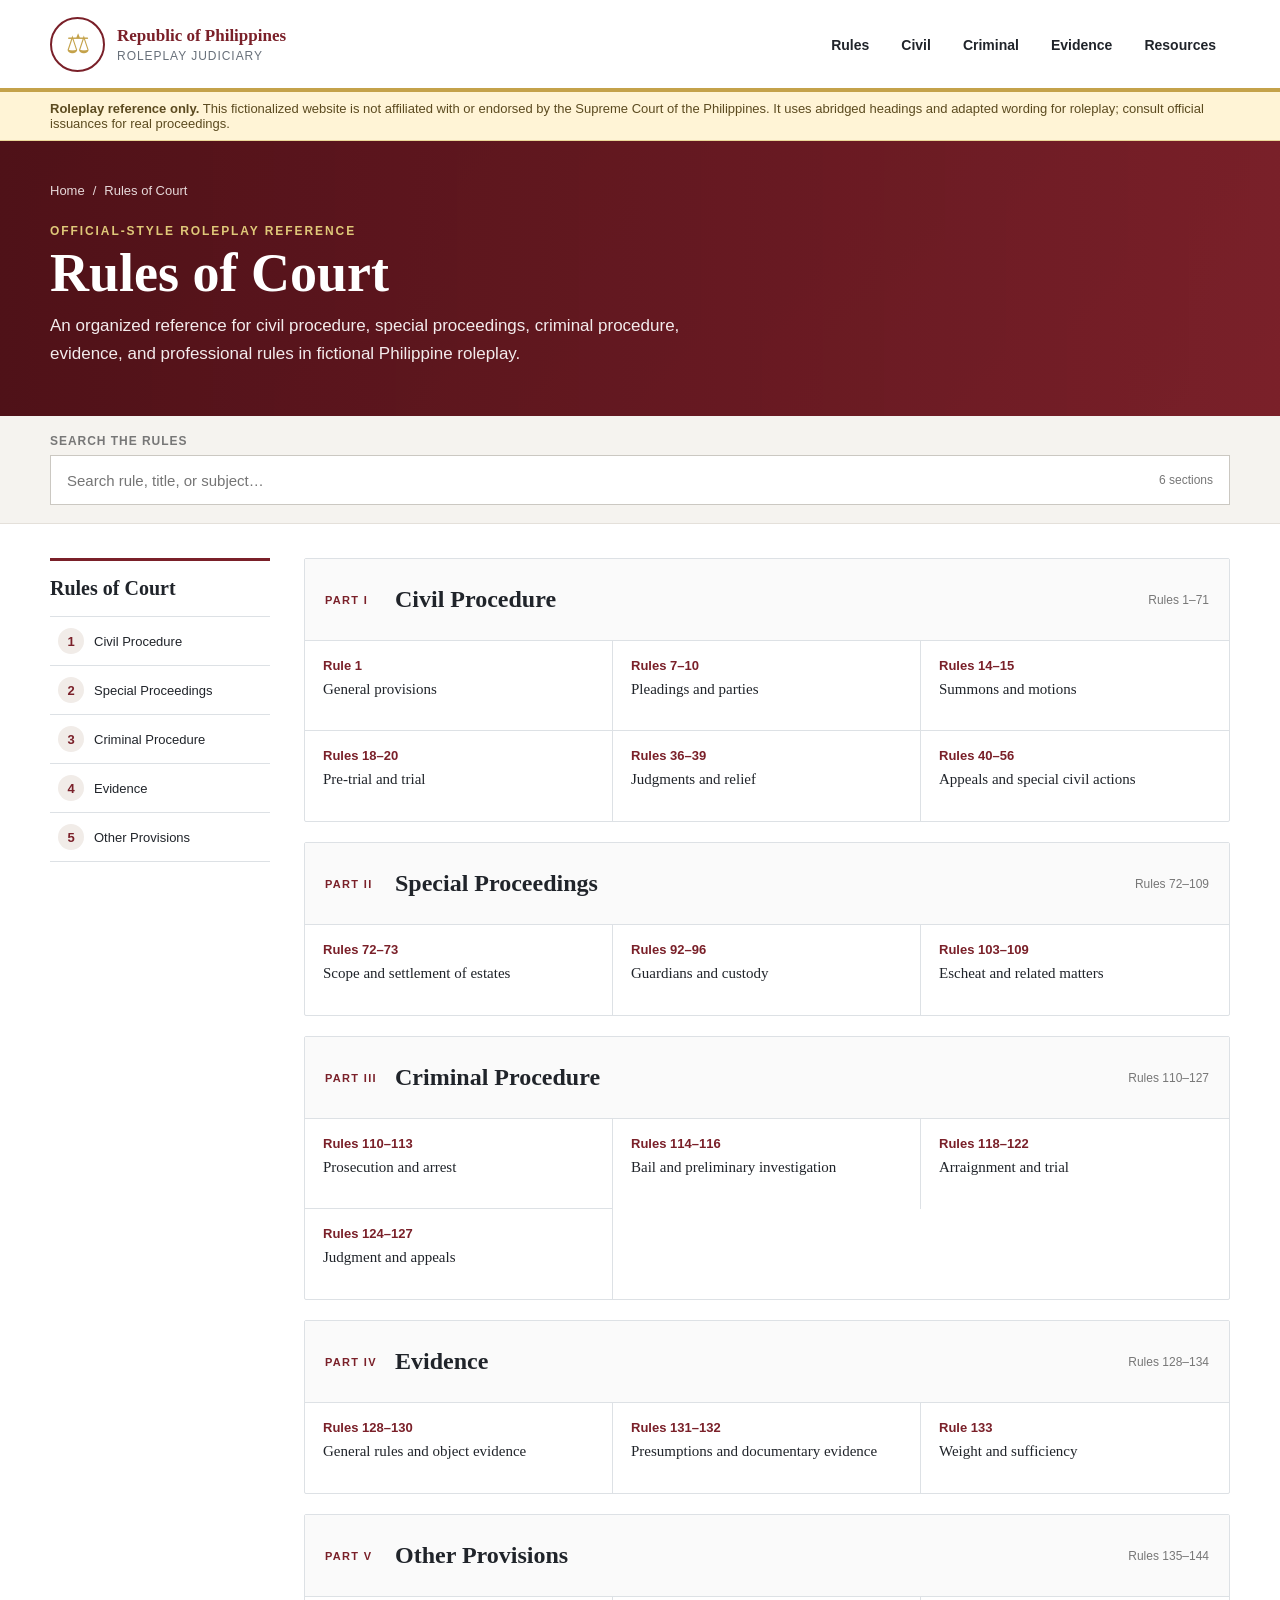
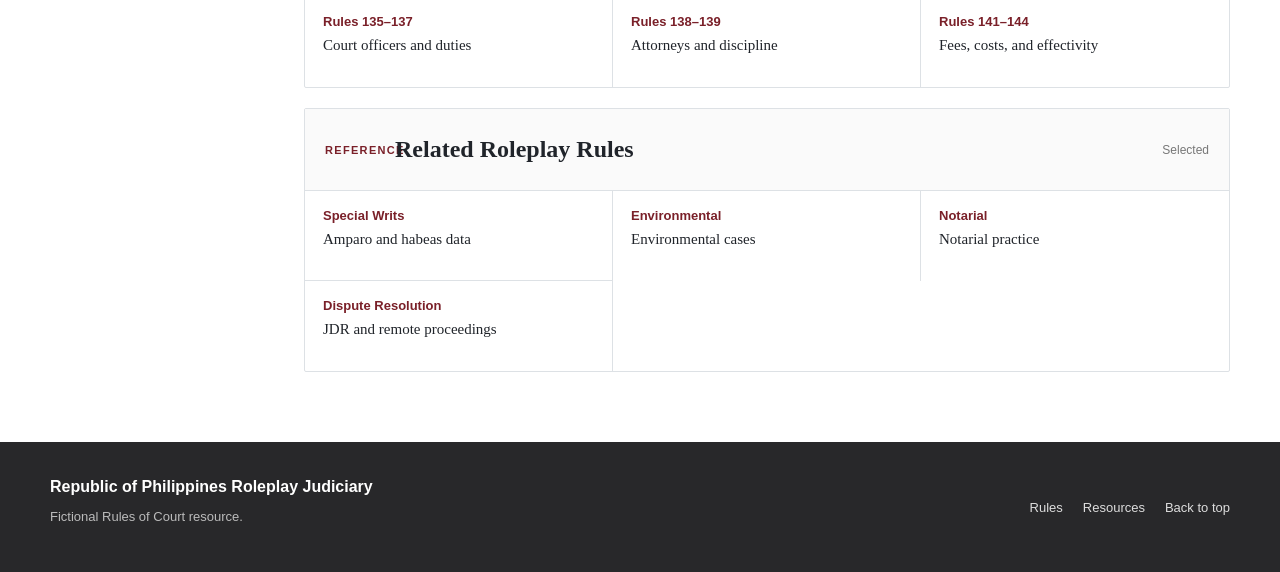
==== index.html @ d56413ab "Create a responsive Rules of Court roleplay website and documentation" ====
<!DOCTYPE html>
<html lang="en">
<head>
  <meta charset="UTF-8">
  <meta name="viewport" content="width=device-width, initial-scale=1.0">
  <meta name="description" content="A roleplay reference site for Philippine Rules of Court practice.">
  <title>Rules of Court | Republic of Philippines Roleplay</title>
  <link rel="stylesheet" href="styles.css">
</head>
<body>
  <header class="site-header">
    <div class="topbar container">
      <a class="brand" href="#top" aria-label="Republic of Philippines Roleplay home">
        <span class="seal" aria-hidden="true">⚖</span>
        <span>
          <strong>Republic of Philippines</strong>
          <small>Roleplay Judiciary</small>
        </span>
      </a>
      <button class="menu-toggle" type="button" aria-expanded="false" aria-controls="main-nav">Menu</button>
      <nav id="main-nav" class="main-nav" aria-label="Main navigation">
        <a href="#rules">Rules</a>
        <a href="#civil">Civil</a>
        <a href="#criminal">Criminal</a>
        <a href="#evidence">Evidence</a>
        <a href="#resources">Resources</a>
      </nav>
    </div>
  </header>

  <main id="top">
    <section class="notice" role="note">
      <div class="container">
        <strong>Roleplay reference only.</strong>
        This fictionalized website is not affiliated with or endorsed by the Supreme Court of the Philippines.
        It uses abridged headings and adapted wording for roleplay; consult official issuances for real proceedings.
      </div>
    </section>

    <section class="hero">
      <div class="container">
        <nav class="breadcrumb" aria-label="Breadcrumb">
          <a href="#top">Home</a><span>/</span><span>Rules of Court</span>
        </nav>
        <p class="eyebrow">Official-style roleplay reference</p>
        <h1>Rules of Court</h1>
        <p class="lede">An organized reference for civil procedure, special proceedings, criminal procedure, evidence, and professional rules in fictional Philippine roleplay.</p>
      </div>
    </section>

    <section class="search-section" id="rules">
      <div class="container">
        <label for="rule-search">Search the rules</label>
        <div class="search-box">
          <input id="rule-search" type="search" placeholder="Search rule, title, or subject…" autocomplete="off">
          <span id="search-count" aria-live="polite">0 rules</span>
        </div>
      </div>
    </section>

    <section class="content container">
      <aside class="sidebar" aria-label="Rules index">
        <h2>Rules of Court</h2>
        <a href="#civil"><span>1</span>Civil Procedure</a>
        <a href="#special"><span>2</span>Special Proceedings</a>
        <a href="#criminal"><span>3</span>Criminal Procedure</a>
        <a href="#evidence"><span>4</span>Evidence</a>
        <a href="#other"><span>5</span>Other Provisions</a>
      </aside>

      <div class="rule-panels">
        <article class="panel" id="civil" data-search="civil procedure rules pleading summons venue party joinder trial judgment appeal">
          <div class="panel-heading"><p>PART I</p><h2>Civil Procedure</h2><span>Rules 1–71</span></div>
          <div class="rule-grid">
            <a href="#rule-1"><strong>Rule 1</strong><span>General provisions</span></a>
            <a href="#rule-7"><strong>Rules 7–10</strong><span>Pleadings and parties</span></a>
            <a href="#rule-14"><strong>Rules 14–15</strong><span>Summons and motions</span></a>
            <a href="#rule-18"><strong>Rules 18–20</strong><span>Pre-trial and trial</span></a>
            <a href="#rule-36"><strong>Rules 36–39</strong><span>Judgments and relief</span></a>
            <a href="#rule-40"><strong>Rules 40–56</strong><span>Appeals and special civil actions</span></a>
          </div>
        </article>

        <article class="panel" id="special" data-search="special proceedings settlement estate guardianship adoption escheat">
          <div class="panel-heading"><p>PART II</p><h2>Special Proceedings</h2><span>Rules 72–109</span></div>
          <div class="rule-grid">
            <a href="#rule-72"><strong>Rules 72–73</strong><span>Scope and settlement of estates</span></a>
            <a href="#rule-92"><strong>Rules 92–96</strong><span>Guardians and custody</span></a>
            <a href="#rule-103"><strong>Rules 103–109</strong><span>Escheat and related matters</span></a>
          </div>
        </article>

        <article class="panel" id="criminal" data-search="criminal procedure prosecution information arrest bail trial judgment appeal">
          <div class="panel-heading"><p>PART III</p><h2>Criminal Procedure</h2><span>Rules 110–127</span></div>
          <div class="rule-grid">
            <a href="#rule-110"><strong>Rules 110–113</strong><span>Prosecution and arrest</span></a>
            <a href="#rule-114"><strong>Rules 114–116</strong><span>Bail and preliminary investigation</span></a>
            <a href="#rule-118"><strong>Rules 118–122</strong><span>Arraignment and trial</span></a>
            <a href="#rule-124"><strong>Rules 124–127</strong><span>Judgment and appeals</span></a>
          </div>
        </article>

        <article class="panel" id="evidence" data-search="evidence admissibility witnesses documentary object evidence examination">
          <div class="panel-heading"><p>PART IV</p><h2>Evidence</h2><span>Rules 128–134</span></div>
          <div class="rule-grid">
            <a href="#rule-128"><strong>Rules 128–130</strong><span>General rules and object evidence</span></a>
            <a href="#rule-131"><strong>Rules 131–132</strong><span>Presumptions and documentary evidence</span></a>
            <a href="#rule-133"><strong>Rule 133</strong><span>Weight and sufficiency</span></a>
          </div>
        </article>

        <article class="panel" id="other" data-search="attorneys admission bar discipline fees costs court officers">
          <div class="panel-heading"><p>PART V</p><h2>Other Provisions</h2><span>Rules 135–144</span></div>
          <div class="rule-grid">
            <a href="#rule-135"><strong>Rules 135–137</strong><span>Court officers and duties</span></a>
            <a href="#rule-138"><strong>Rules 138–139</strong><span>Attorneys and discipline</span></a>
            <a href="#rule-141"><strong>Rules 141–144</strong><span>Fees, costs, and effectivity</span></a>
          </div>
        </article>

        <article class="panel resources" id="resources" data-search="amparo habeas data environmental notarization judicial dispute resolution">
          <div class="panel-heading"><p>REFERENCE</p><h2>Related Roleplay Rules</h2><span>Selected</span></div>
          <div class="rule-grid">
            <a href="#amparo"><strong>Special Writs</strong><span>Amparo and habeas data</span></a>
            <a href="#environment"><strong>Environmental</strong><span>Environmental cases</span></a>
            <a href="#notarial"><strong>Notarial</strong><span>Notarial practice</span></a>
            <a href="#e-dispute"><strong>Dispute Resolution</strong><span>JDR and remote proceedings</span></a>
          </div>
        </article>
      </div>
    </section>
  </main>

  <footer>
    <div class="container footer-grid">
      <div><strong>Republic of Philippines Roleplay Judiciary</strong><p>Fictional Rules of Court resource.</p></div>
      <nav aria-label="Footer navigation"><a href="#rules">Rules</a><a href="#resources">Resources</a><a href="#top">Back to top</a></nav>
    </div>
  </footer>
  <script src="script.js"></script>
</body>
</html>
---- styles.css ----
:root{--maroon:#7a2029;--maroon-dark:#4f1118;--gold:#c4a24a;--ink:#20242a;--muted:#68707a;--line:#dde1e5;--paper:#f5f3ef}*{box-sizing:border-box}html{scroll-behavior:smooth}body{margin:0;color:var(--ink);font-family:Arial,Helvetica,sans-serif;background:#fff}a{color:inherit}.container{width:min(1180px,calc(100% - 40px));margin:auto}.site-header{height:92px;border-bottom:4px solid var(--gold);background:#fff}.topbar{height:88px;display:flex;align-items:center;justify-content:space-between}.brand{display:flex;align-items:center;gap:12px;text-decoration:none;color:var(--maroon)}.brand strong,.brand small{display:block}.brand strong{font-family:Georgia,'Times New Roman',serif;font-size:17px}.brand small{margin-top:3px;color:#68707a;font-size:12px;text-transform:uppercase;letter-spacing:.08em}.seal{width:55px;height:55px;border:2px solid var(--maroon);border-radius:50%;display:grid;place-items:center;color:var(--gold);font-size:27px}.main-nav{display:flex;gap:4px}.main-nav a{text-decoration:none;padding:34px 14px 29px;font-size:14px;font-weight:bold;border-bottom:3px solid transparent}.main-nav a:hover{color:var(--maroon);border-bottom-color:var(--maroon)}.menu-toggle{display:none}.notice{background:#fff4d6;border-bottom:1px solid #ead799;color:#5c4b20;font-size:13px}.notice .container{padding:9px 0}.hero{background:linear-gradient(90deg,rgba(79,17,24,.96),rgba(122,32,41,.88)),linear-gradient(135deg,#4f1118,#7a2029);color:#fff}.hero .container{padding:42px 0 48px}.breadcrumb{display:flex;gap:8px;font-size:13px;color:#e7d9da}.breadcrumb a{text-decoration:none}.eyebrow{text-transform:uppercase;letter-spacing:.16em;color:#dfc879;font-size:12px;font-weight:bold;margin:26px 0 8px}.hero h1{font-family:Georgia,'Times New Roman',serif;font-size:54px;line-height:1;margin:0 0 12px}.lede{max-width:700px;font-size:17px;line-height:1.65;margin:0;color:#f3ebec}.search-section{background:var(--paper);border-bottom:1px solid #e4e0da}.search-section .container{padding:18px 0}.search-section label{display:block;font-size:12px;text-transform:uppercase;font-weight:bold;color:#777;letter-spacing:.08em;margin-bottom:7px}.search-box{display:flex;align-items:center;background:#fff;border:1px solid #cbc8c2}.search-box input{flex:1;height:48px;border:0;padding:0 16px;font-size:15px;outline:none}.search-box input:focus{box-shadow:inset 0 0 0 2px var(--gold)}#search-count{padding:0 16px;color:#777;font-size:12px}.content{display:grid;grid-template-columns:220px 1fr;gap:34px;padding:34px 0 70px}.sidebar{border-top:3px solid var(--maroon)}.sidebar h2{font-family:Georgia,'Times New Roman',serif;font-size:20px;margin:0;padding:16px 0;border-bottom:1px solid var(--line)}.sidebar a{display:flex;align-items:center;gap:10px;padding:11px 8px;border-bottom:1px solid var(--line);text-decoration:none;font-size:13px}.sidebar a span{width:26px;height:26px;border-radius:50%;display:grid;place-items:center;background:#f1ece8;color:var(--maroon);font-weight:bold}.sidebar a:hover{background:#faf8f5;color:var(--maroon)}.rule-panels{display:grid;gap:20px}.panel{border:1px solid var(--line);border-radius:2px;background:#fff}.panel[hidden]{display:none}.panel-heading{min-height:82px;padding:18px 20px;background:#fafafa;border-bottom:1px solid var(--line);display:grid;grid-template-columns:70px 1fr auto;align-items:center}.panel-heading p{margin:0;color:var(--maroon);font-size:11px;font-weight:bold;letter-spacing:.12em}.panel-heading h2{font-family:Georgia,'Times New Roman',serif;font-size:24px;margin:0}.panel-heading>span{font-size:12px;color:#777}.rule-grid{display:grid;grid-template-columns:repeat(3,1fr)}.rule-grid a{min-height:90px;padding:17px 18px;border-right:1px solid var(--line);border-bottom:1px solid var(--line);text-decoration:none}.rule-grid a strong{display:block;color:var(--maroon);font-size:13px;margin-bottom:7px}.rule-grid a span{font-family:Georgia,'Times New Roman',serif;font-size:15px}.rule-grid a:hover{background:#f8f5f1}.rule-grid a:nth-last-child(-n+3){border-bottom:0}.rule-grid a:nth-child(3n){border-right:0}footer{background:#28282a;color:#fff}.footer-grid{min-height:130px;display:flex;justify-content:space-between;align-items:center}.footer-grid p{color:#bbb;font-size:13px}.footer-grid nav{display:flex;gap:20px}.footer-grid a{color:#ddd;font-size:13px;text-decoration:none}@media(max-width:800px){.site-header{height:auto}.topbar{min-height:88px}.menu-toggle{display:block;border:1px solid var(--line);background:#fff;padding:10px}.main-nav{display:none;position:absolute;z-index:10;top:88px;left:0;right:0;background:#fff;padding:8px 20px;border-bottom:1px solid var(--line)}.main-nav.open{display:grid}.main-nav a{padding:12px}.hero h1{font-size:42px}.content{grid-template-columns:1fr}.sidebar{display:none}.panel-heading{grid-template-columns:60px 1fr}.panel-heading>span{display:none}.rule-grid{grid-template-columns:repeat(2,1fr)}.rule-grid a:nth-child(3n){border-right:1px solid var(--line)}.rule-grid a:nth-child(2n){border-right:0}.rule-grid a:nth-last-child(-n+3){border-bottom:1px solid var(--line)}}@media(max-width:520px){.container{width:min(100% - 28px,1180px)}.brand strong{font-size:14px}.seal{width:48px;height:48px}.hero .container{padding:32px 0}.hero h1{font-size:36px}.rule-grid{grid-template-columns:1fr}.rule-grid a,.rule-grid a:nth-child(3n),.rule-grid a:nth-child(2n){border-right:0}.rule-grid a:nth-last-child(-n+3){border-bottom:1px solid var(--line)}.footer-grid{align-items:flex-start;flex-direction:column;padding:28px 0}.footer-grid nav{flex-wrap:wrap}}
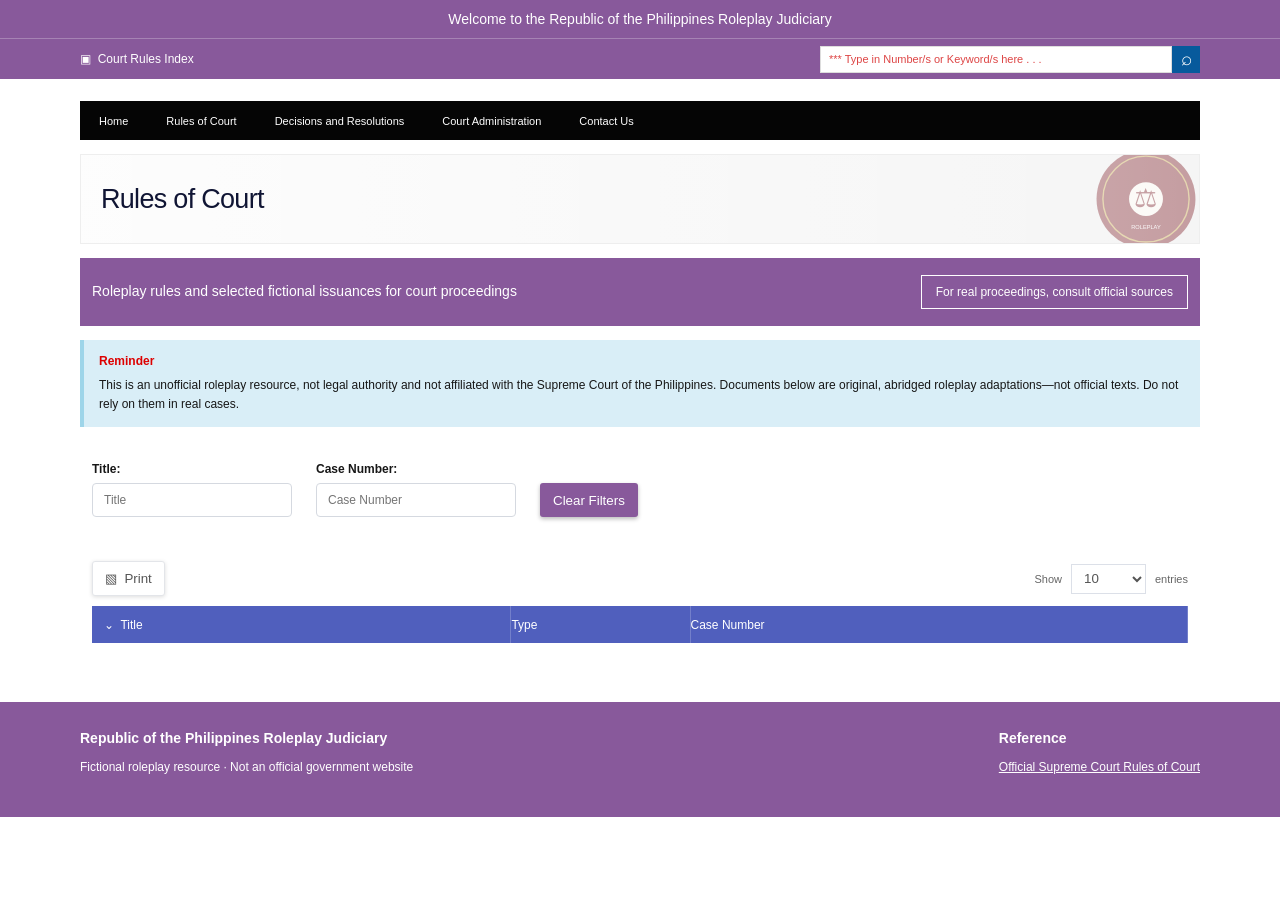
==== commit 3794f4cc: "Recreate Rules of Court index from supplied design and add scrollable downloadable roleplay PDFs" ====
--- a/index.html
+++ b/index.html
@@ -2,141 +2,38 @@
 <html lang="en">
 <head>
   <meta charset="UTF-8">
-  <meta name="viewport" content="width=device-width, initial-scale=1.0">
-  <meta name="description" content="A roleplay reference site for Philippine Rules of Court practice.">
-  <title>Rules of Court | Republic of Philippines Roleplay</title>
+  <meta name="viewport" content="width=device-width, initial-scale=1">
+  <meta name="description" content="Fictional, roleplay-only court procedure references inspired by the layout of Philippine Supreme Court publications.">
+  <title>Rules of Court — RP Judiciary</title>
   <link rel="stylesheet" href="styles.css">
 </head>
 <body>
-  <header class="site-header">
-    <div class="topbar container">
-      <a class="brand" href="#top" aria-label="Republic of Philippines Roleplay home">
-        <span class="seal" aria-hidden="true">⚖</span>
-        <span>
-          <strong>Republic of Philippines</strong>
-          <small>Roleplay Judiciary</small>
-        </span>
-      </a>
-      <button class="menu-toggle" type="button" aria-expanded="false" aria-controls="main-nav">Menu</button>
-      <nav id="main-nav" class="main-nav" aria-label="Main navigation">
-        <a href="#rules">Rules</a>
-        <a href="#civil">Civil</a>
-        <a href="#criminal">Criminal</a>
-        <a href="#evidence">Evidence</a>
-        <a href="#resources">Resources</a>
-      </nav>
-    </div>
-  </header>
+  <header class="welcome"><div class="container">Welcome to the Republic of the Philippines Roleplay Judiciary</div></header>
+  <div class="utility"><div class="container utility-inner"><a href="#rules">▣ &nbsp;Court Rules Index</a><form id="quick-search"><input aria-label="Search rules" placeholder="*** Type in Number/s or Keyword/s here . . ."><button aria-label="Search">⌕</button></form></div></div>
+  <nav class="main-nav container" aria-label="Main navigation">
+    <a href="index.html">Home</a><a href="#rules">Rules of Court</a><a href="#rules">Decisions and Resolutions</a><a href="#rules">Court Administration</a><a href="#footer">Contact Us</a>
+  </nav>
 
-  <main id="top">
-    <section class="notice" role="note">
-      <div class="container">
-        <strong>Roleplay reference only.</strong>
-        This fictionalized website is not affiliated with or endorsed by the Supreme Court of the Philippines.
-        It uses abridged headings and adapted wording for roleplay; consult official issuances for real proceedings.
-      </div>
+  <main class="container">
+    <section class="page-banner"><h1>Rules of Court</h1></section>
+    <section class="period-bar"><p>Roleplay rules and selected fictional issuances for court proceedings</p><a href="#disclaimer">For real proceedings, consult official sources</a></section>
+    <aside class="reminder" id="disclaimer"><strong>Reminder</strong><p>This is an unofficial roleplay resource, not legal authority and not affiliated with the Supreme Court of the Philippines. Documents below are original, abridged roleplay adaptations—not official texts. Do not rely on them in real cases.</p></aside>
+
+    <section class="filters" id="rules" aria-label="Filter rules">
+      <label>Title:<input id="title-filter" type="search" placeholder="Title"></label>
+      <label>Case Number:<input id="number-filter" type="search" placeholder="Case Number"></label>
+      <button id="clear-filters" class="purple-button" type="button">Clear Filters</button>
     </section>
 
-    <section class="hero">
-      <div class="container">
-        <nav class="breadcrumb" aria-label="Breadcrumb">
-          <a href="#top">Home</a><span>/</span><span>Rules of Court</span>
-        </nav>
-        <p class="eyebrow">Official-style roleplay reference</p>
-        <h1>Rules of Court</h1>
-        <p class="lede">An organized reference for civil procedure, special proceedings, criminal procedure, evidence, and professional rules in fictional Philippine roleplay.</p>
-      </div>
-    </section>
-
-    <section class="search-section" id="rules">
-      <div class="container">
-        <label for="rule-search">Search the rules</label>
-        <div class="search-box">
-          <input id="rule-search" type="search" placeholder="Search rule, title, or subject…" autocomplete="off">
-          <span id="search-count" aria-live="polite">0 rules</span>
-        </div>
-      </div>
-    </section>
-
-    <section class="content container">
-      <aside class="sidebar" aria-label="Rules index">
-        <h2>Rules of Court</h2>
-        <a href="#civil"><span>1</span>Civil Procedure</a>
-        <a href="#special"><span>2</span>Special Proceedings</a>
-        <a href="#criminal"><span>3</span>Criminal Procedure</a>
-        <a href="#evidence"><span>4</span>Evidence</a>
-        <a href="#other"><span>5</span>Other Provisions</a>
-      </aside>
-
-      <div class="rule-panels">
-        <article class="panel" id="civil" data-search="civil procedure rules pleading summons venue party joinder trial judgment appeal">
-          <div class="panel-heading"><p>PART I</p><h2>Civil Procedure</h2><span>Rules 1–71</span></div>
-          <div class="rule-grid">
-            <a href="#rule-1"><strong>Rule 1</strong><span>General provisions</span></a>
-            <a href="#rule-7"><strong>Rules 7–10</strong><span>Pleadings and parties</span></a>
-            <a href="#rule-14"><strong>Rules 14–15</strong><span>Summons and motions</span></a>
-            <a href="#rule-18"><strong>Rules 18–20</strong><span>Pre-trial and trial</span></a>
-            <a href="#rule-36"><strong>Rules 36–39</strong><span>Judgments and relief</span></a>
-            <a href="#rule-40"><strong>Rules 40–56</strong><span>Appeals and special civil actions</span></a>
-          </div>
-        </article>
-
-        <article class="panel" id="special" data-search="special proceedings settlement estate guardianship adoption escheat">
-          <div class="panel-heading"><p>PART II</p><h2>Special Proceedings</h2><span>Rules 72–109</span></div>
-          <div class="rule-grid">
-            <a href="#rule-72"><strong>Rules 72–73</strong><span>Scope and settlement of estates</span></a>
-            <a href="#rule-92"><strong>Rules 92–96</strong><span>Guardians and custody</span></a>
-            <a href="#rule-103"><strong>Rules 103–109</strong><span>Escheat and related matters</span></a>
-          </div>
-        </article>
-
-        <article class="panel" id="criminal" data-search="criminal procedure prosecution information arrest bail trial judgment appeal">
-          <div class="panel-heading"><p>PART III</p><h2>Criminal Procedure</h2><span>Rules 110–127</span></div>
-          <div class="rule-grid">
-            <a href="#rule-110"><strong>Rules 110–113</strong><span>Prosecution and arrest</span></a>
-            <a href="#rule-114"><strong>Rules 114–116</strong><span>Bail and preliminary investigation</span></a>
-            <a href="#rule-118"><strong>Rules 118–122</strong><span>Arraignment and trial</span></a>
-            <a href="#rule-124"><strong>Rules 124–127</strong><span>Judgment and appeals</span></a>
-          </div>
-        </article>
-
-        <article class="panel" id="evidence" data-search="evidence admissibility witnesses documentary object evidence examination">
-          <div class="panel-heading"><p>PART IV</p><h2>Evidence</h2><span>Rules 128–134</span></div>
-          <div class="rule-grid">
-            <a href="#rule-128"><strong>Rules 128–130</strong><span>General rules and object evidence</span></a>
-            <a href="#rule-131"><strong>Rules 131–132</strong><span>Presumptions and documentary evidence</span></a>
-            <a href="#rule-133"><strong>Rule 133</strong><span>Weight and sufficiency</span></a>
-          </div>
-        </article>
-
-        <article class="panel" id="other" data-search="attorneys admission bar discipline fees costs court officers">
-          <div class="panel-heading"><p>PART V</p><h2>Other Provisions</h2><span>Rules 135–144</span></div>
-          <div class="rule-grid">
-            <a href="#rule-135"><strong>Rules 135–137</strong><span>Court officers and duties</span></a>
-            <a href="#rule-138"><strong>Rules 138–139</strong><span>Attorneys and discipline</span></a>
-            <a href="#rule-141"><strong>Rules 141–144</strong><span>Fees, costs, and effectivity</span></a>
-          </div>
-        </article>
-
-        <article class="panel resources" id="resources" data-search="amparo habeas data environmental notarization judicial dispute resolution">
-          <div class="panel-heading"><p>REFERENCE</p><h2>Related Roleplay Rules</h2><span>Selected</span></div>
-          <div class="rule-grid">
-            <a href="#amparo"><strong>Special Writs</strong><span>Amparo and habeas data</span></a>
-            <a href="#environment"><strong>Environmental</strong><span>Environmental cases</span></a>
-            <a href="#notarial"><strong>Notarial</strong><span>Notarial practice</span></a>
-            <a href="#e-dispute"><strong>Dispute Resolution</strong><span>JDR and remote proceedings</span></a>
-          </div>
-        </article>
-      </div>
-    </section>
+    <div class="table-actions"><button id="print-table" type="button">▧ &nbsp;Print</button><label>Show <select id="page-size" aria-label="Rows per page"><option>10</option><option>13</option></select> entries</label></div>
+    <div class="table-wrap"><table>
+      <thead><tr><th><button id="sort-title" type="button">⌄ &nbsp;Title</button></th><th>Type</th><th>Case Number</th></tr></thead>
+      <tbody id="rule-rows"></tbody>
+    </table></div>
+    <div class="table-footer"><span id="result-summary" aria-live="polite"></span><div id="pagination" aria-label="Table pagination"></div></div>
   </main>
 
-  <footer>
-    <div class="container footer-grid">
-      <div><strong>Republic of Philippines Roleplay Judiciary</strong><p>Fictional Rules of Court resource.</p></div>
-      <nav aria-label="Footer navigation"><a href="#rules">Rules</a><a href="#resources">Resources</a><a href="#top">Back to top</a></nav>
-    </div>
-  </footer>
+  <footer id="footer"><div class="container footer-inner"><div><strong>Republic of the Philippines Roleplay Judiciary</strong><p>Fictional roleplay resource · Not an official government website</p></div><div><strong>Reference</strong><p><a href="https://sc.judiciary.gov.ph/rules-of-court/" target="_blank" rel="noopener">Official Supreme Court Rules of Court</a></p></div></div></footer>
   <script src="script.js"></script>
 </body>
 </html>
--- a/styles.css
+++ b/styles.css
@@ -1 +1 @@
-:root{--maroon:#7a2029;--maroon-dark:#4f1118;--gold:#c4a24a;--ink:#20242a;--muted:#68707a;--line:#dde1e5;--paper:#f5f3ef}*{box-sizing:border-box}html{scroll-behavior:smooth}body{margin:0;color:var(--ink);font-family:Arial,Helvetica,sans-serif;background:#fff}a{color:inherit}.container{width:min(1180px,calc(100% - 40px));margin:auto}.site-header{height:92px;border-bottom:4px solid var(--gold);background:#fff}.topbar{height:88px;display:flex;align-items:center;justify-content:space-between}.brand{display:flex;align-items:center;gap:12px;text-decoration:none;color:var(--maroon)}.brand strong,.brand small{display:block}.brand strong{font-family:Georgia,'Times New Roman',serif;font-size:17px}.brand small{margin-top:3px;color:#68707a;font-size:12px;text-transform:uppercase;letter-spacing:.08em}.seal{width:55px;height:55px;border:2px solid var(--maroon);border-radius:50%;display:grid;place-items:center;color:var(--gold);font-size:27px}.main-nav{display:flex;gap:4px}.main-nav a{text-decoration:none;padding:34px 14px 29px;font-size:14px;font-weight:bold;border-bottom:3px solid transparent}.main-nav a:hover{color:var(--maroon);border-bottom-color:var(--maroon)}.menu-toggle{display:none}.notice{background:#fff4d6;border-bottom:1px solid #ead799;color:#5c4b20;font-size:13px}.notice .container{padding:9px 0}.hero{background:linear-gradient(90deg,rgba(79,17,24,.96),rgba(122,32,41,.88)),linear-gradient(135deg,#4f1118,#7a2029);color:#fff}.hero .container{padding:42px 0 48px}.breadcrumb{display:flex;gap:8px;font-size:13px;color:#e7d9da}.breadcrumb a{text-decoration:none}.eyebrow{text-transform:uppercase;letter-spacing:.16em;color:#dfc879;font-size:12px;font-weight:bold;margin:26px 0 8px}.hero h1{font-family:Georgia,'Times New Roman',serif;font-size:54px;line-height:1;margin:0 0 12px}.lede{max-width:700px;font-size:17px;line-height:1.65;margin:0;color:#f3ebec}.search-section{background:var(--paper);border-bottom:1px solid #e4e0da}.search-section .container{padding:18px 0}.search-section label{display:block;font-size:12px;text-transform:uppercase;font-weight:bold;color:#777;letter-spacing:.08em;margin-bottom:7px}.search-box{display:flex;align-items:center;background:#fff;border:1px solid #cbc8c2}.search-box input{flex:1;height:48px;border:0;padding:0 16px;font-size:15px;outline:none}.search-box input:focus{box-shadow:inset 0 0 0 2px var(--gold)}#search-count{padding:0 16px;color:#777;font-size:12px}.content{display:grid;grid-template-columns:220px 1fr;gap:34px;padding:34px 0 70px}.sidebar{border-top:3px solid var(--maroon)}.sidebar h2{font-family:Georgia,'Times New Roman',serif;font-size:20px;margin:0;padding:16px 0;border-bottom:1px solid var(--line)}.sidebar a{display:flex;align-items:center;gap:10px;padding:11px 8px;border-bottom:1px solid var(--line);text-decoration:none;font-size:13px}.sidebar a span{width:26px;height:26px;border-radius:50%;display:grid;place-items:center;background:#f1ece8;color:var(--maroon);font-weight:bold}.sidebar a:hover{background:#faf8f5;color:var(--maroon)}.rule-panels{display:grid;gap:20px}.panel{border:1px solid var(--line);border-radius:2px;background:#fff}.panel[hidden]{display:none}.panel-heading{min-height:82px;padding:18px 20px;background:#fafafa;border-bottom:1px solid var(--line);display:grid;grid-template-columns:70px 1fr auto;align-items:center}.panel-heading p{margin:0;color:var(--maroon);font-size:11px;font-weight:bold;letter-spacing:.12em}.panel-heading h2{font-family:Georgia,'Times New Roman',serif;font-size:24px;margin:0}.panel-heading>span{font-size:12px;color:#777}.rule-grid{display:grid;grid-template-columns:repeat(3,1fr)}.rule-grid a{min-height:90px;padding:17px 18px;border-right:1px solid var(--line);border-bottom:1px solid var(--line);text-decoration:none}.rule-grid a strong{display:block;color:var(--maroon);font-size:13px;margin-bottom:7px}.rule-grid a span{font-family:Georgia,'Times New Roman',serif;font-size:15px}.rule-grid a:hover{background:#f8f5f1}.rule-grid a:nth-last-child(-n+3){border-bottom:0}.rule-grid a:nth-child(3n){border-right:0}footer{background:#28282a;color:#fff}.footer-grid{min-height:130px;display:flex;justify-content:space-between;align-items:center}.footer-grid p{color:#bbb;font-size:13px}.footer-grid nav{display:flex;gap:20px}.footer-grid a{color:#ddd;font-size:13px;text-decoration:none}@media(max-width:800px){.site-header{height:auto}.topbar{min-height:88px}.menu-toggle{display:block;border:1px solid var(--line);background:#fff;padding:10px}.main-nav{display:none;position:absolute;z-index:10;top:88px;left:0;right:0;background:#fff;padding:8px 20px;border-bottom:1px solid var(--line)}.main-nav.open{display:grid}.main-nav a{padding:12px}.hero h1{font-size:42px}.content{grid-template-columns:1fr}.sidebar{display:none}.panel-heading{grid-template-columns:60px 1fr}.panel-heading>span{display:none}.rule-grid{grid-template-columns:repeat(2,1fr)}.rule-grid a:nth-child(3n){border-right:1px solid var(--line)}.rule-grid a:nth-child(2n){border-right:0}.rule-grid a:nth-last-child(-n+3){border-bottom:1px solid var(--line)}}@media(max-width:520px){.container{width:min(100% - 28px,1180px)}.brand strong{font-size:14px}.seal{width:48px;height:48px}.hero .container{padding:32px 0}.hero h1{font-size:36px}.rule-grid{grid-template-columns:1fr}.rule-grid a,.rule-grid a:nth-child(3n),.rule-grid a:nth-child(2n){border-right:0}.rule-grid a:nth-last-child(-n+3){border-bottom:1px solid var(--line)}.footer-grid{align-items:flex-start;flex-direction:column;padding:28px 0}.footer-grid nav{flex-wrap:wrap}}
+*{box-sizing:border-box}html{scroll-behavior:smooth}body{margin:0;color:#171717;background:#fff;font-family:Arial,Helvetica,sans-serif;font-size:14px}.container{width:min(1120px,calc(100% - 38px));margin:0 auto}.welcome{background:#88599b;color:#fff;text-align:center;padding:11px 0;border-bottom:1px solid rgba(255,255,255,.25)}.utility{background:#88599b;color:#fff}.utility-inner{min-height:40px;display:flex;align-items:center;justify-content:space-between}.utility a{color:white;text-decoration:none;font-size:12px}.utility form{display:flex;width:min(380px,55%);height:27px}.utility input{flex:1;min-width:0;border:1px solid #ddd;padding:5px 8px;font-size:11px}.utility input::placeholder{color:#d44}.utility button{width:28px;border:0;background:#075a9c;color:white;font-size:19px}.main-nav{height:39px;background:#050505;display:flex;align-items:center;gap:0;margin-top:22px;margin-bottom:14px;overflow:auto;max-width:calc(min(1120px,100% - 38px))}.main-nav a{color:#fff;text-decoration:none;white-space:nowrap;padding:14px 19px;font-size:11px}.main-nav a:hover{background:#292929}.page-banner{height:90px;display:flex;align-items:center;padding:0 20px;background:linear-gradient(90deg,rgba(255,255,255,.90),rgba(255,255,255,.56)),url('assets/seal.svg') right center/auto 120% no-repeat,#e9e9e9;border:1px solid #eee}.page-banner h1{font-size:27px;font-weight:500;letter-spacing:-.7px;margin:0;color:#101534}.period-bar{margin-top:14px;background:#88599b;color:#fff;min-height:68px;padding:12px;display:flex;justify-content:space-between;align-items:center;gap:14px}.period-bar p{margin:0;line-height:1.55}.period-bar a{border:1px solid white;color:white;text-decoration:none;text-align:center;padding:9px 14px;min-width:215px;font-size:12px}.reminder{margin-top:14px;background:#d9eef7;border-left:4px solid #9ed5e9;padding:14px 15px;font-size:12px}.reminder strong{color:#d00}.reminder p{margin:8px 0 0;line-height:1.55}.filters{display:flex;align-items:flex-end;gap:24px;padding:35px 12px 44px}.filters label{font-size:12px;font-weight:bold;display:grid;gap:7px}.filters input{width:200px;height:34px;border:1px solid #d5d9e0;border-radius:4px;padding:0 11px;font-size:12px}.purple-button{height:34px;border:0;border-radius:3px;background:#88599b;color:#fff;padding:0 13px;box-shadow:0 2px 4px #bbb;cursor:pointer}.table-actions{display:flex;justify-content:space-between;align-items:center;margin:0 12px 10px;color:#666;font-size:11px}.table-actions>button{padding:9px 12px;background:#fff;border:1px solid #e3e5e9;border-radius:3px;box-shadow:0 1px 4px #ddd;color:#555}.table-actions label{display:flex;align-items:center;gap:9px}.table-actions select{height:30px;width:75px;border:1px solid #dce0e8;background:#fff;color:#555;padding:0 8px}.table-wrap{overflow-x:auto;margin:0 12px}table{width:100%;border-collapse:collapse;min-width:580px;font-size:12px}thead{background:#505fbd;color:white}th{text-align:left;font-weight:400;padding:0;height:37px;border-right:1px solid rgba(255,255,255,.2)}th button{border:0;background:none;color:white;text-align:left;width:100%;height:37px;padding:0 12px;font-size:12px}td{padding:14px 15px;border-bottom:1px solid #eef0f4;color:#686868;height:58px}td:first-child{width:33%;background:#f1f2f9;line-height:1.8}td a{color:#1685d0;text-decoration:underline}td:last-child a{white-space:nowrap}.table-footer{display:flex;justify-content:space-between;align-items:center;padding:14px 12px 45px;font-size:11px;color:#555}#pagination{display:flex;gap:2px}#pagination button{height:25px;min-width:25px;border:1px solid #e2e4ea;background:#fff;color:#666;cursor:pointer}#pagination button.active{background:#6575d2;color:white}footer{background:#88599b;color:white;padding:28px 0}.footer-inner{display:flex;justify-content:space-between;gap:20px}.footer-inner p{font-size:12px;line-height:1.6}.footer-inner a{color:white}@media(max-width:600px){.container{width:calc(100% - 20px)}.welcome{font-size:12px}.main-nav{margin-top:12px;max-width:calc(100% - 20px)}.main-nav a{padding:13px 12px;font-size:10px}.page-banner{height:82px}.page-banner h1{font-size:24px}.period-bar{align-items:flex-start;flex-direction:column}.period-bar a{width:100%}.filters{padding:26px 8px 34px;gap:12px;flex-wrap:wrap}.filters label{flex:1;min-width:130px}.filters input{width:100%}.filters .purple-button{align-self:flex-end}.table-wrap{margin:0}.table-actions{margin-left:0;margin-right:0}.table-footer{padding-left:0;padding-right:0}.footer-inner{flex-direction:column}.table-actions label{gap:5px}}
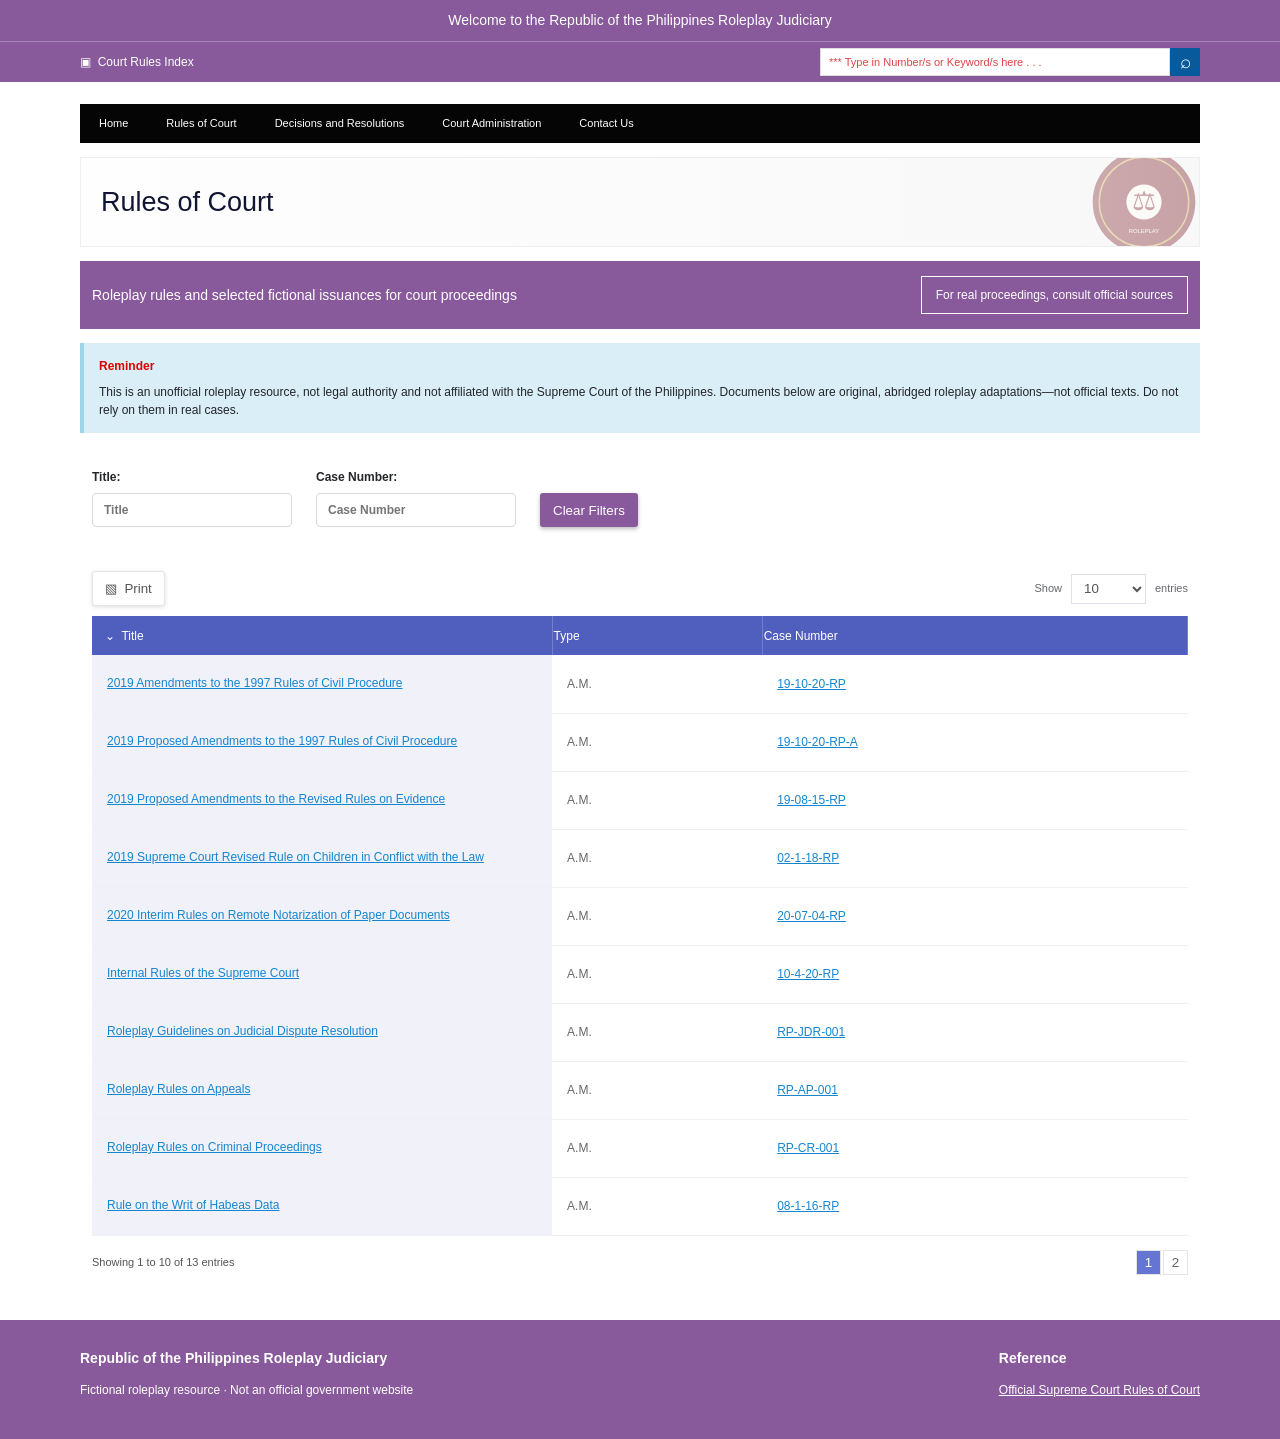
==== commit e11fd885: "Fix mobile layout and load missing rules data so the index table renders" ====
--- a/index.html
+++ b/index.html
@@ -5,11 +5,16 @@
   <meta name="viewport" content="width=device-width, initial-scale=1">
   <meta name="description" content="Fictional, roleplay-only court procedure references inspired by the layout of Philippine Supreme Court publications.">
   <title>Rules of Court — RP Judiciary</title>
-  <link rel="stylesheet" href="styles.css">
+  <link rel="stylesheet" href="./styles.css?v=2">
 </head>
 <body>
-  <header class="welcome"><div class="container">Welcome to the Republic of the Philippines Roleplay Judiciary</div></header>
-  <div class="utility"><div class="container utility-inner"><a href="#rules">▣ &nbsp;Court Rules Index</a><form id="quick-search"><input aria-label="Search rules" placeholder="*** Type in Number/s or Keyword/s here . . ."><button aria-label="Search">⌕</button></form></div></div>
+  <header>
+    <div class="welcome"><div class="container">Welcome to the Republic of the Philippines Roleplay Judiciary</div></div>
+    <div class="utility"><div class="container utility-inner">
+      <a href="#rules">▣ &nbsp;Court Rules Index</a>
+      <form id="quick-search"><input aria-label="Search rules" placeholder="*** Type in Number/s or Keyword/s here . . ."><button aria-label="Search">⌕</button></form>
+    </div></div>
+  </header>
   <nav class="main-nav container" aria-label="Main navigation">
     <a href="index.html">Home</a><a href="#rules">Rules of Court</a><a href="#rules">Decisions and Resolutions</a><a href="#rules">Court Administration</a><a href="#footer">Contact Us</a>
   </nav>
@@ -34,6 +39,7 @@
   </main>
 
   <footer id="footer"><div class="container footer-inner"><div><strong>Republic of the Philippines Roleplay Judiciary</strong><p>Fictional roleplay resource · Not an official government website</p></div><div><strong>Reference</strong><p><a href="https://sc.judiciary.gov.ph/rules-of-court/" target="_blank" rel="noopener">Official Supreme Court Rules of Court</a></p></div></div></footer>
-  <script src="script.js"></script>
+  <script src="./documents.js?v=2"></script>
+  <script src="./script.js?v=2"></script>
 </body>
 </html>
--- a/styles.css
+++ b/styles.css
@@ -1 +1,104 @@
-*{box-sizing:border-box}html{scroll-behavior:smooth}body{margin:0;color:#171717;background:#fff;font-family:Arial,Helvetica,sans-serif;font-size:14px}.container{width:min(1120px,calc(100% - 38px));margin:0 auto}.welcome{background:#88599b;color:#fff;text-align:center;padding:11px 0;border-bottom:1px solid rgba(255,255,255,.25)}.utility{background:#88599b;color:#fff}.utility-inner{min-height:40px;display:flex;align-items:center;justify-content:space-between}.utility a{color:white;text-decoration:none;font-size:12px}.utility form{display:flex;width:min(380px,55%);height:27px}.utility input{flex:1;min-width:0;border:1px solid #ddd;padding:5px 8px;font-size:11px}.utility input::placeholder{color:#d44}.utility button{width:28px;border:0;background:#075a9c;color:white;font-size:19px}.main-nav{height:39px;background:#050505;display:flex;align-items:center;gap:0;margin-top:22px;margin-bottom:14px;overflow:auto;max-width:calc(min(1120px,100% - 38px))}.main-nav a{color:#fff;text-decoration:none;white-space:nowrap;padding:14px 19px;font-size:11px}.main-nav a:hover{background:#292929}.page-banner{height:90px;display:flex;align-items:center;padding:0 20px;background:linear-gradient(90deg,rgba(255,255,255,.90),rgba(255,255,255,.56)),url('assets/seal.svg') right center/auto 120% no-repeat,#e9e9e9;border:1px solid #eee}.page-banner h1{font-size:27px;font-weight:500;letter-spacing:-.7px;margin:0;color:#101534}.period-bar{margin-top:14px;background:#88599b;color:#fff;min-height:68px;padding:12px;display:flex;justify-content:space-between;align-items:center;gap:14px}.period-bar p{margin:0;line-height:1.55}.period-bar a{border:1px solid white;color:white;text-decoration:none;text-align:center;padding:9px 14px;min-width:215px;font-size:12px}.reminder{margin-top:14px;background:#d9eef7;border-left:4px solid #9ed5e9;padding:14px 15px;font-size:12px}.reminder strong{color:#d00}.reminder p{margin:8px 0 0;line-height:1.55}.filters{display:flex;align-items:flex-end;gap:24px;padding:35px 12px 44px}.filters label{font-size:12px;font-weight:bold;display:grid;gap:7px}.filters input{width:200px;height:34px;border:1px solid #d5d9e0;border-radius:4px;padding:0 11px;font-size:12px}.purple-button{height:34px;border:0;border-radius:3px;background:#88599b;color:#fff;padding:0 13px;box-shadow:0 2px 4px #bbb;cursor:pointer}.table-actions{display:flex;justify-content:space-between;align-items:center;margin:0 12px 10px;color:#666;font-size:11px}.table-actions>button{padding:9px 12px;background:#fff;border:1px solid #e3e5e9;border-radius:3px;box-shadow:0 1px 4px #ddd;color:#555}.table-actions label{display:flex;align-items:center;gap:9px}.table-actions select{height:30px;width:75px;border:1px solid #dce0e8;background:#fff;color:#555;padding:0 8px}.table-wrap{overflow-x:auto;margin:0 12px}table{width:100%;border-collapse:collapse;min-width:580px;font-size:12px}thead{background:#505fbd;color:white}th{text-align:left;font-weight:400;padding:0;height:37px;border-right:1px solid rgba(255,255,255,.2)}th button{border:0;background:none;color:white;text-align:left;width:100%;height:37px;padding:0 12px;font-size:12px}td{padding:14px 15px;border-bottom:1px solid #eef0f4;color:#686868;height:58px}td:first-child{width:33%;background:#f1f2f9;line-height:1.8}td a{color:#1685d0;text-decoration:underline}td:last-child a{white-space:nowrap}.table-footer{display:flex;justify-content:space-between;align-items:center;padding:14px 12px 45px;font-size:11px;color:#555}#pagination{display:flex;gap:2px}#pagination button{height:25px;min-width:25px;border:1px solid #e2e4ea;background:#fff;color:#666;cursor:pointer}#pagination button.active{background:#6575d2;color:white}footer{background:#88599b;color:white;padding:28px 0}.footer-inner{display:flex;justify-content:space-between;gap:20px}.footer-inner p{font-size:12px;line-height:1.6}.footer-inner a{color:white}@media(max-width:600px){.container{width:calc(100% - 20px)}.welcome{font-size:12px}.main-nav{margin-top:12px;max-width:calc(100% - 20px)}.main-nav a{padding:13px 12px;font-size:10px}.page-banner{height:82px}.page-banner h1{font-size:24px}.period-bar{align-items:flex-start;flex-direction:column}.period-bar a{width:100%}.filters{padding:26px 8px 34px;gap:12px;flex-wrap:wrap}.filters label{flex:1;min-width:130px}.filters input{width:100%}.filters .purple-button{align-self:flex-end}.table-wrap{margin:0}.table-actions{margin-left:0;margin-right:0}.table-footer{padding-left:0;padding-right:0}.footer-inner{flex-direction:column}.table-actions label{gap:5px}}
+/* Roleplay Rules index — responsive styling inspired by the supplied reference image. */
+:root {
+  color-scheme: light;
+  --purple: #88599b;
+  --blue: #505fbd;
+  --ink: #24252a;
+  --muted: #65676d;
+  --line: #e4e6ec;
+  --pale-blue: #d9eef7;
+}
+* { box-sizing: border-box; }
+html { scroll-behavior: smooth; }
+body {
+  margin: 0;
+  color: var(--ink);
+  background: #fff;
+  font: 14px/1.5 Arial, Helvetica, sans-serif;
+}
+.container { width: min(1120px, calc(100% - 38px)); margin-inline: auto; }
+a { color: inherit; }
+.welcome { padding: 10px 0; color: #fff; background: var(--purple); text-align: center; }
+.utility { color: #fff; background: var(--purple); border-top: 1px solid rgba(255,255,255,.25); }
+.utility-inner { min-height: 40px; display: flex; align-items: center; justify-content: space-between; gap: 20px; }
+.utility-inner > a { color: #fff; text-decoration: none; font-size: 12px; }
+.utility form { display: flex; width: min(380px, 55%); height: 28px; }
+.utility input { flex: 1; min-width: 0; border: 1px solid #ddd; padding: 5px 8px; font-size: 11px; }
+.utility input::placeholder { color: #d44; }
+.utility form button { width: 30px; border: 0; color: #fff; background: #075a9c; font-size: 19px; cursor: pointer; }
+.main-nav {
+  min-height: 39px;
+  display: flex;
+  align-items: stretch;
+  margin-top: 22px;
+  margin-bottom: 14px;
+  overflow-x: auto;
+  background: #050505;
+}
+.main-nav a { display: flex; align-items: center; padding: 0 19px; color: #fff; text-decoration: none; white-space: nowrap; font-size: 11px; }
+.main-nav a:hover, .main-nav a:focus-visible { background: #303030; }
+.page-banner {
+  min-height: 90px;
+  display: flex;
+  align-items: center;
+  padding: 16px 20px;
+  border: 1px solid #eee;
+  background: linear-gradient(90deg, rgba(255,255,255,.94), rgba(255,255,255,.58)), url('assets/seal.svg') right center / auto 125% no-repeat, #eee;
+}
+.page-banner h1 { margin: 0; color: #101534; font-size: 27px; font-weight: 500; }
+.period-bar { min-height: 68px; margin-top: 14px; padding: 12px; display: flex; align-items: center; justify-content: space-between; gap: 14px; color: #fff; background: var(--purple); }
+.period-bar p { margin: 0; }
+.period-bar a { min-width: 215px; padding: 9px 14px; border: 1px solid #fff; color: #fff; text-decoration: none; text-align: center; font-size: 12px; }
+.reminder { margin-top: 14px; padding: 14px 15px; border-left: 4px solid #9ed5e9; background: var(--pale-blue); font-size: 12px; }
+.reminder strong { color: #d00; }
+.reminder p { margin: 8px 0 0; }
+.filters { display: flex; align-items: flex-end; gap: 24px; padding: 35px 12px 44px; }
+.filters label { display: grid; gap: 7px; font-size: 12px; font-weight: 700; }
+.filters input { width: 200px; height: 34px; padding: 0 11px; border: 1px solid #d5d9e0; border-radius: 4px; font: inherit; font-size: 12px; }
+.purple-button { min-height: 34px; padding: 0 13px; border: 0; border-radius: 3px; color: #fff; background: var(--purple); box-shadow: 0 2px 4px #bbb; cursor: pointer; }
+.table-actions { display: flex; justify-content: space-between; align-items: center; margin: 0 12px 10px; color: var(--muted); font-size: 11px; }
+.table-actions > button { padding: 9px 12px; border: 1px solid #e3e5e9; border-radius: 3px; background: #fff; box-shadow: 0 1px 4px #ddd; color: #555; cursor: pointer; }
+.table-actions label { display: flex; align-items: center; gap: 9px; }
+.table-actions select { width: 75px; height: 30px; padding: 0 8px; border: 1px solid #dce0e8; background: #fff; color: #555; }
+.table-wrap { margin: 0 12px; overflow-x: auto; }
+table { width: 100%; min-width: 580px; border-collapse: collapse; font-size: 12px; }
+thead { color: #fff; background: var(--blue); }
+th { height: 37px; border-right: 1px solid rgba(255,255,255,.2); text-align: left; font-weight: 400; }
+th button { width: 100%; height: 37px; padding: 0 12px; border: 0; color: #fff; background: transparent; text-align: left; font: inherit; cursor: pointer; }
+td { height: 58px; padding: 14px 15px; border-bottom: 1px solid #eef0f4; color: #686868; }
+td:first-child { width: 42%; background: #f1f2f9; line-height: 1.8; }
+td a { color: #1685d0; text-decoration: underline; }
+td:last-child a { white-space: nowrap; }
+.table-footer { display: flex; justify-content: space-between; align-items: center; padding: 14px 12px 45px; color: #555; font-size: 11px; }
+#pagination { display: flex; gap: 2px; }
+#pagination button { min-width: 25px; height: 25px; border: 1px solid #e2e4ea; background: #fff; color: #666; cursor: pointer; }
+#pagination button.active { color: #fff; background: #6575d2; }
+footer { padding: 28px 0; color: #fff; background: var(--purple); }
+.footer-inner { display: flex; justify-content: space-between; gap: 20px; }
+.footer-inner p { font-size: 12px; }
+.footer-inner a { color: #fff; }
+@media (max-width: 600px) {
+  .container { width: calc(100% - 20px); }
+  .welcome { font-size: 12px; }
+  .utility-inner { min-height: 42px; }
+  .utility form { width: 55%; }
+  .main-nav { max-width: calc(100% - 20px); margin-top: 12px; }
+  .main-nav a { padding-inline: 12px; font-size: 10px; }
+  .page-banner { min-height: 82px; }
+  .page-banner h1 { font-size: 24px; }
+  .period-bar { align-items: stretch; flex-direction: column; }
+  .period-bar a { width: 100%; }
+  .filters { gap: 12px; flex-wrap: wrap; padding: 26px 8px 34px; }
+  .filters label { flex: 1 1 135px; }
+  .filters input { width: 100%; }
+  .filters .purple-button { margin-left: auto; }
+  .table-wrap { margin-inline: 0; }
+  .table-actions { margin-inline: 0; }
+  .table-footer { padding-inline: 0; }
+  .footer-inner { flex-direction: column; }
+}
+@media print {
+  .utility, .main-nav, .filters, .table-actions, #pagination { display: none !important; }
+  .container { width: 100%; }
+  footer { color: #000; background: #fff; }
+}
